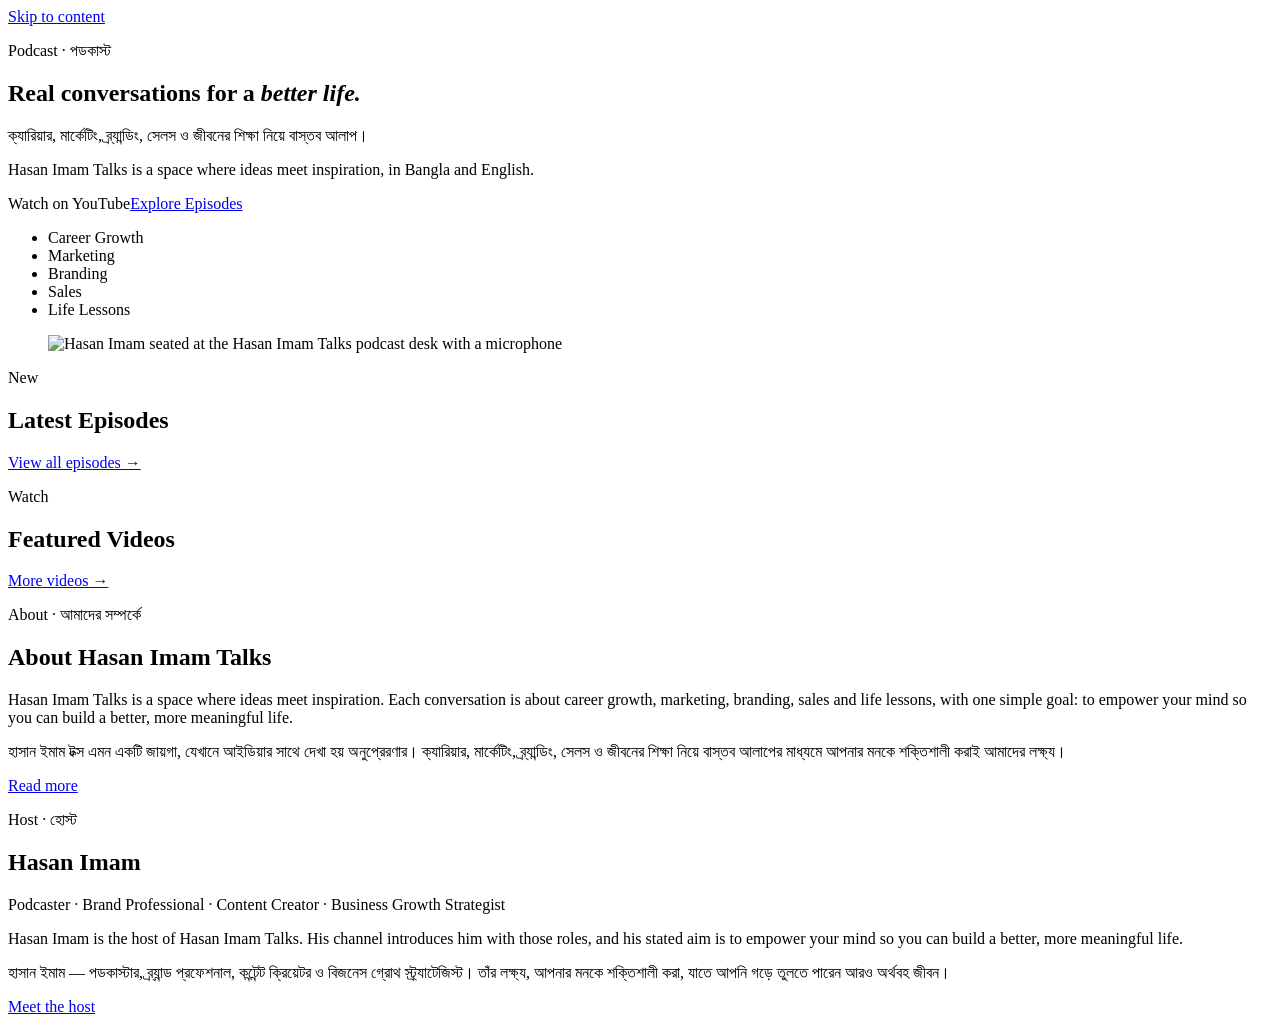
==== index.html @ db1528dd "Add files via upload" ====
<!DOCTYPE html>
<html lang="en"><head><meta charset="utf-8"><meta name="viewport" content="width=device-width,initial-scale=1">
<title>Hasan Imam Talks | Official Website</title><meta name="description" content="Hasan Imam Talks: real conversations on career growth, marketing, branding, sales and life lessons, in Bangla and English.">
<link rel="icon" type="image/png" href="assets/img/favicon.png"><link rel="apple-touch-icon" href="assets/img/apple-touch-icon.png">
<link rel="preconnect" href="https://fonts.googleapis.com"><link rel="preconnect" href="https://fonts.gstatic.com" crossorigin>
<link rel="stylesheet" href="https://fonts.googleapis.com/css2?family=Bricolage+Grotesque:wght@600;800&family=Hind+Siliguri:wght@400;500;600;700&display=swap">
<link rel="stylesheet" href="assets/css/style.css"></head>
<body data-page="home"><a class="skip" href="#main">Skip to content</a>
<header id="site-header"></header>
<main id="main"><section class="hero"><div class="wrap hero-grid"><div><p class="eyebrow">Podcast · পডকাস্ট</p>
<h1>Real conversations for a <em>better life.</em></h1>
<p class="bn" lang="bn">ক্যারিয়ার, মার্কেটিং, ব্র্যান্ডিং, সেলস ও জীবনের শিক্ষা নিয়ে বাস্তব আলাপ।</p>
<p class="lead">Hasan Imam Talks is a space where ideas meet inspiration, in Bangla and English.</p>
<div class="btns"><a class="btn" data-yt>Watch on YouTube</a><a class="btn ghost" href="episodes.html">Explore Episodes</a></div>
<ul class="pills"><li>Career Growth</li><li>Marketing</li><li>Branding</li><li>Sales</li><li>Life Lessons</li></ul></div>
<figure class="hero-photo"><img src="assets/img/hasan-imam.jpg" alt="Hasan Imam seated at the Hasan Imam Talks podcast desk with a microphone" width="775" height="795"></figure></div></section>
<section class="sec" id="latest"><div class="wrap"><div class="sh"><div><p class="eyebrow">New</p><h2>Latest Episodes</h2></div><a class="more" href="episodes.html">View all episodes &rarr;</a></div><div id="latest-list" class="grid"></div></div></section>
<section class="sec soft" id="featured"><div class="wrap"><div class="sh"><div><p class="eyebrow">Watch</p><h2>Featured Videos</h2></div><a class="more" href="videos.html">More videos &rarr;</a></div><div id="featured-list" class="fgrid"></div></div></section>
<section class="sec" id="guests" hidden><div class="wrap"><p class="eyebrow">Guests</p><h2>Notable Guests</h2><div id="guest-list"></div></div></section>
<section class="sec soft" id="press" hidden><div class="wrap"><p class="eyebrow">Press</p><h2>Featured In</h2><div id="press-list"></div></div></section>
<section class="sec"><div class="wrap two"><div><p class="eyebrow">About · আমাদের সম্পর্কে</p><h2>About Hasan Imam Talks</h2><p>Hasan Imam Talks is a space where ideas meet inspiration. Each conversation is about career growth, marketing, branding, sales and life lessons, with one simple goal: to empower your mind so you can build a better, more meaningful life.</p>
<p class="bn" lang="bn">হাসান ইমাম টক্স এমন একটি জায়গা, যেখানে আইডিয়ার সাথে দেখা হয় অনুপ্রেরণার। ক্যারিয়ার, মার্কেটিং, ব্র্যান্ডিং, সেলস ও জীবনের শিক্ষা নিয়ে বাস্তব আলাপের মাধ্যমে আপনার মনকে শক্তিশালী করাই আমাদের লক্ষ্য।</p><a class="btn ghost" href="about.html">Read more</a></div>
<div><p class="eyebrow">Host · হোস্ট</p><h2>Hasan Imam</h2><p class="role">Podcaster · Brand Professional · Content Creator · Business Growth Strategist</p>
<p>Hasan Imam is the host of Hasan Imam Talks. His channel introduces him with those roles, and his stated aim is to empower your mind so you can build a better, more meaningful life.</p>
<p class="bn" lang="bn">হাসান ইমাম — পডকাস্টার, ব্র্যান্ড প্রফেশনাল, কন্টেন্ট ক্রিয়েটর ও বিজনেস গ্রোথ স্ট্র্যাটেজিস্ট। তাঁর লক্ষ্য, আপনার মনকে শক্তিশালী করা, যাতে আপনি গড়ে তুলতে পারেন আরও অর্থবহ জীবন।</p><a class="btn ghost" href="hosts.html">Meet the host</a></div></div></section></main>
<footer id="site-footer"></footer>
<noscript><p class="ns">Please enable JavaScript, or watch directly on <a href="https://www.youtube.com/@HasanImamTalks">YouTube</a>.</p></noscript>
<script src="assets/js/data.js"></script><script src="assets/js/main.js"></script></body></html>
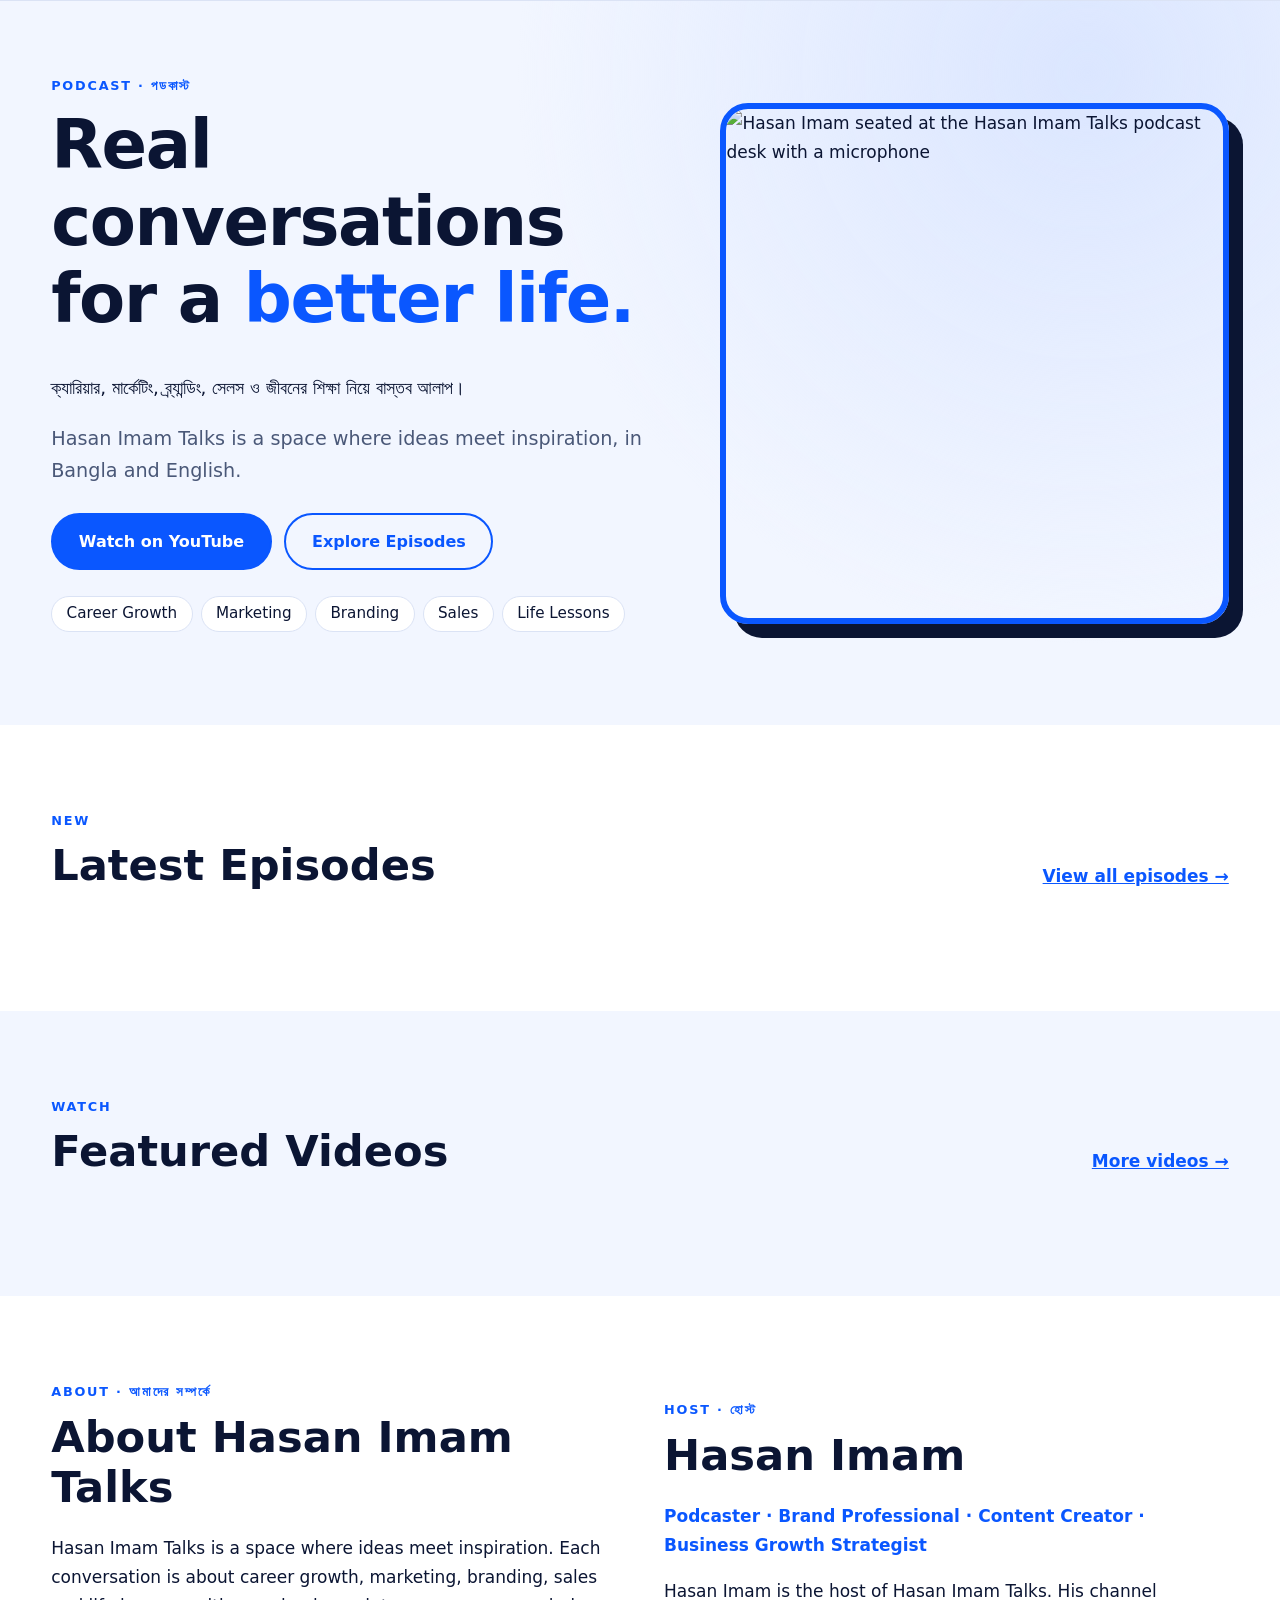
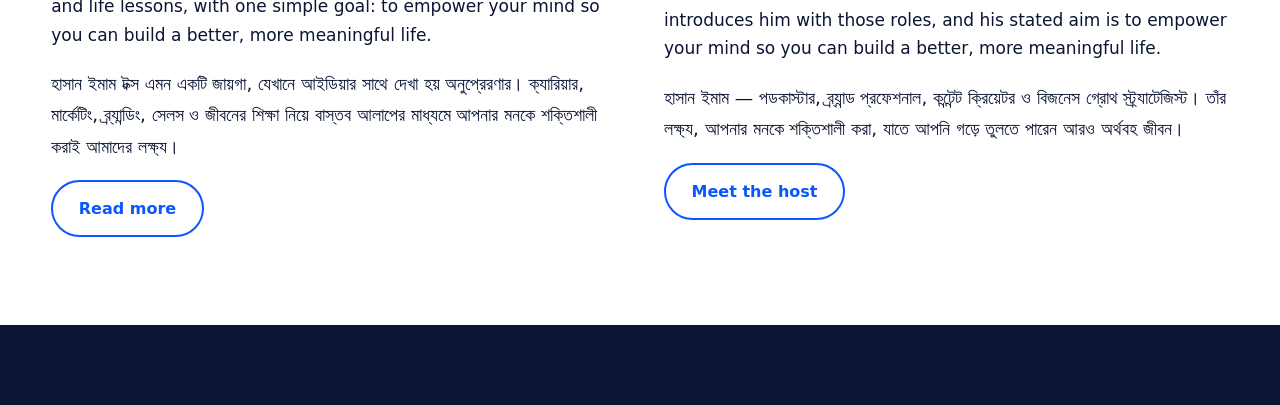
==== commit 730c21ce: "Update index.html" ====
--- a/index.html
+++ b/index.html
@@ -4,7 +4,7 @@
 <link rel="icon" type="image/png" href="assets/img/favicon.png"><link rel="apple-touch-icon" href="assets/img/apple-touch-icon.png">
 <link rel="preconnect" href="https://fonts.googleapis.com"><link rel="preconnect" href="https://fonts.gstatic.com" crossorigin>
 <link rel="stylesheet" href="https://fonts.googleapis.com/css2?family=Bricolage+Grotesque:wght@600;800&family=Hind+Siliguri:wght@400;500;600;700&display=swap">
-<link rel="stylesheet" href="assets/css/style.css"></head>
+<link rel="stylesheet" href="/style.css"></head>
 <body data-page="home"><a class="skip" href="#main">Skip to content</a>
 <header id="site-header"></header>
 <main id="main"><section class="hero"><div class="wrap hero-grid"><div><p class="eyebrow">Podcast · পডকাস্ট</p>
@@ -25,4 +25,4 @@
 <p class="bn" lang="bn">হাসান ইমাম — পডকাস্টার, ব্র্যান্ড প্রফেশনাল, কন্টেন্ট ক্রিয়েটর ও বিজনেস গ্রোথ স্ট্র্যাটেজিস্ট। তাঁর লক্ষ্য, আপনার মনকে শক্তিশালী করা, যাতে আপনি গড়ে তুলতে পারেন আরও অর্থবহ জীবন।</p><a class="btn ghost" href="hosts.html">Meet the host</a></div></div></section></main>
 <footer id="site-footer"></footer>
 <noscript><p class="ns">Please enable JavaScript, or watch directly on <a href="https://www.youtube.com/@HasanImamTalks">YouTube</a>.</p></noscript>
-<script src="assets/js/data.js"></script><script src="assets/js/main.js"></script></body></html>+<script src="assets/js/data.js"></script><script src="assets/js/main.js"></script></body></html>
--- a/style.css
+++ b/style.css
@@ -0,0 +1,58 @@
+:root{--b:#0a57ff;--bd:#0640c4;--ink:#0b1533;--mut:#4a5878;--soft:#f2f6ff;--ln:#dbe3f5;--r:18px;--f:"Bricolage Grotesque","Hind Siliguri",system-ui,sans-serif}
+*{box-sizing:border-box}html{scroll-behavior:smooth}[hidden]{display:none!important}
+body{margin:0;font:400 1.0625rem/1.7 "Hind Siliguri","Bricolage Grotesque",system-ui,sans-serif;color:var(--ink);background:#fff}
+img{max-width:100%;height:auto;display:block}a{color:var(--b)}
+.wrap{width:min(1180px,92%);margin:auto}
+.skip{position:absolute;left:-999px}.skip:focus{left:8px;top:8px;background:#fff;padding:8px;z-index:99}
+:focus-visible{outline:3px solid var(--b);outline-offset:3px}
+h1,h2,h3,h4{font-family:var(--f);line-height:1.15;margin:0 0 .5em}
+h1{font-size:clamp(2.2rem,6vw,4.2rem);font-weight:800;letter-spacing:-.02em}h1 em{font-style:normal;color:var(--b)}
+h2{font-size:clamp(1.8rem,4vw,2.7rem);font-weight:800}h3{font-size:1.15rem;font-weight:600}
+.eyebrow{font:600 .8rem var(--f);letter-spacing:.14em;text-transform:uppercase;color:var(--b);margin:0 0 .8rem}
+.lead{font-size:1.2rem;color:var(--mut);max-width:58ch}.bn{font-size:1.15rem;font-weight:500}
+#site-header{position:sticky;top:0;z-index:50;background:rgba(255,255,255,.94);backdrop-filter:blur(10px);border-bottom:1px solid var(--ln)}
+.bar{display:flex;align-items:center;gap:1rem;min-height:68px}
+.brand{display:flex;align-items:center;gap:.6rem;text-decoration:none;color:var(--ink);font:800 1.1rem var(--f);margin-right:auto}.brand img{border-radius:10px}
+#nav{display:flex;gap:.2rem}#nav a{padding:.45rem .9rem;border-radius:99px;text-decoration:none;color:var(--ink);font-weight:500}
+#nav a:hover{background:var(--soft)}#nav a[aria-current]{background:var(--b);color:#fff}
+.burger{display:none;background:none;border:0;padding:.8rem;cursor:pointer}
+.burger span,.burger span:before,.burger span:after{display:block;width:24px;height:2px;background:var(--ink);content:"";position:relative}
+.burger span:before{top:-7px;position:absolute}.burger span:after{top:7px;position:absolute}
+.btn{display:inline-block;background:var(--b);color:#fff;padding:.8rem 1.6rem;border-radius:99px;font-weight:600;text-decoration:none;border:2px solid var(--b);cursor:pointer;font-family:inherit;font-size:1rem}
+.btn:hover{background:var(--bd);border-color:var(--bd)}.btn.ghost{background:transparent;color:var(--b)}.btn.ghost:hover{background:var(--soft)}.btn.sm{padding:.4rem 1.1rem;font-size:.95rem}
+.btns{display:flex;flex-wrap:wrap;gap:.8rem;margin-top:1.6rem}
+.hero{background:radial-gradient(circle at 85% 10%,#dbe6ff,transparent 45%),var(--soft);padding:clamp(2rem,6vw,5rem) 0}
+.hero-grid,.two{display:grid;gap:3rem;grid-template-columns:1.1fr .9fr;align-items:center}.two{grid-template-columns:1fr 1fr}
+.hero-photo,.pic{margin:0}.hero-photo img,.pic img{border-radius:28px;border:6px solid var(--b);box-shadow:14px 14px 0 var(--ink);width:100%}
+.pills{display:flex;flex-wrap:wrap;gap:.5rem;margin-top:1.6rem;padding:0;list-style:none}.pills li{border:1px solid var(--ln);background:#fff;border-radius:99px;padding:.25rem .9rem;font-weight:500;font-size:.95rem}
+.sec{padding:clamp(3rem,7vw,5.5rem) 0}.soft{background:var(--soft)}
+.sh{display:flex;justify-content:space-between;align-items:end;gap:1rem;margin-bottom:2rem}.sh h2{margin:0}.more{font-weight:600}
+.ph{background:var(--soft);padding:3rem 0 2.5rem;border-bottom:1px solid var(--ln)}.ph h1{font-size:clamp(2rem,5vw,3.4rem)}
+.grid{display:grid;gap:1.5rem;grid-template-columns:repeat(auto-fill,minmax(280px,1fr))}
+.card{display:block;text-decoration:none;color:inherit;background:#fff;border:1px solid var(--ln);border-radius:var(--r);overflow:hidden;transition:transform .2s,box-shadow .2s}
+.card:hover{transform:translateY(-4px);box-shadow:0 14px 30px rgba(10,87,255,.15)}
+.th{position:relative;aspect-ratio:16/9;overflow:hidden;background:var(--ink)}.th img{width:100%;height:100%;object-fit:cover}
+.th b{position:absolute;right:8px;bottom:8px;background:rgba(0,0,0,.82);color:#fff;font-size:.75rem;padding:2px 7px;border-radius:6px}
+.cb{padding:1rem 1.1rem 1.2rem}.ct{display:block;font:600 .75rem var(--f);letter-spacing:.1em;text-transform:uppercase;color:var(--b);margin-bottom:.3rem}
+.cb h3{margin:0 0 .3rem}.cb p{margin:.2rem 0 .5rem;color:var(--mut);font-size:.95rem}.cb small{display:block;color:var(--mut)}
+.shorts{grid-template-columns:repeat(auto-fill,minmax(170px,1fr))}.shorts .th{aspect-ratio:9/16}.shorts .cb p{display:none}
+.fgrid{display:grid;gap:2rem;grid-template-columns:repeat(auto-fit,minmax(300px,1fr))}.emb p{color:var(--mut);margin:.2rem 0}
+.play{position:relative;display:block;width:100%;aspect-ratio:16/9;border:0;padding:0;border-radius:var(--r);overflow:hidden;cursor:pointer;background:#000;margin-bottom:.8rem}
+.play img{width:100%;height:100%;object-fit:cover}.play i{position:absolute;left:50%;top:50%;width:68px;height:48px;margin:-24px 0 0 -34px;background:var(--b);border-radius:14px}
+.play i:after{content:"";position:absolute;left:27px;top:14px;border:10px solid transparent;border-left:17px solid #fff}
+.emb iframe{width:100%;aspect-ratio:16/9;border:0;border-radius:var(--r);margin-bottom:.8rem}
+.empty{grid-column:1/-1;border:2px dashed var(--ln);border-radius:var(--r);padding:2.5rem 1.5rem;text-align:center;background:#fff}.empty p{margin:0 0 1rem;color:var(--mut)}
+.tri{display:grid;gap:1.5rem;grid-template-columns:repeat(auto-fit,minmax(250px,1fr))}.box{border:1px solid var(--ln);border-radius:var(--r);padding:1.5rem;background:#fff}.box p{color:var(--mut)}
+.ctl{display:flex;flex-wrap:wrap;gap:.6rem;align-items:center;margin-bottom:1.5rem}#ctl input{flex:1 1 240px;padding:.7rem 1.1rem;border:1px solid var(--mut);border-radius:99px;font:inherit}
+#chips{display:flex;flex-wrap:wrap;gap:.5rem}.chip{border:1px solid var(--ln);background:#fff;border-radius:99px;padding:.35rem 1rem;font:inherit;cursor:pointer;text-decoration:none;color:var(--ink)}.chip[aria-pressed=true]{background:var(--ink);color:#fff}
+#ep-count{color:var(--mut);margin:0 0 1rem}#more{display:block;margin:2rem auto 0}
+.gcard{text-align:center;text-decoration:none;color:inherit}.gcard img{aspect-ratio:1;object-fit:cover;border-radius:50%;margin:0 auto .6rem;width:160px}
+#guest-list{display:grid;gap:1.5rem;grid-template-columns:repeat(auto-fill,minmax(160px,1fr))}#press-list{display:flex;flex-wrap:wrap;gap:.6rem}
+.role{font-weight:600;color:var(--b)}.note{color:var(--mut);margin-top:2rem}
+#site-footer{background:var(--ink);color:#c9d3ee;padding:3.5rem 0 1.5rem}#site-footer a{color:#fff;display:block;text-decoration:none;padding:.15rem 0}#site-footer a:hover{text-decoration:underline}
+.fgrid2{display:grid;gap:2rem;grid-template-columns:2fr 1fr 1fr}#site-footer h4{color:#fff;margin-bottom:.6rem}.fl img{background:#fff;border-radius:16px;padding:4px;margin-bottom:1rem}
+.copy{border-top:1px solid #26335a;margin-top:2.5rem;padding-top:1.2rem;font-size:.9rem}.ns{padding:1rem;text-align:center}
+@media(max-width:860px){.burger{display:block}.bar>.btn{display:none}
+#nav{display:none;position:absolute;top:100%;left:0;right:0;flex-direction:column;background:#fff;padding:.75rem 4%;border-bottom:1px solid var(--ln)}#nav.open{display:flex}
+.hero-grid,.two,.fgrid2{grid-template-columns:1fr}.hero-photo{max-width:480px}}
+@media(prefers-reduced-motion:reduce){*{transition:none!important;scroll-behavior:auto!important}}
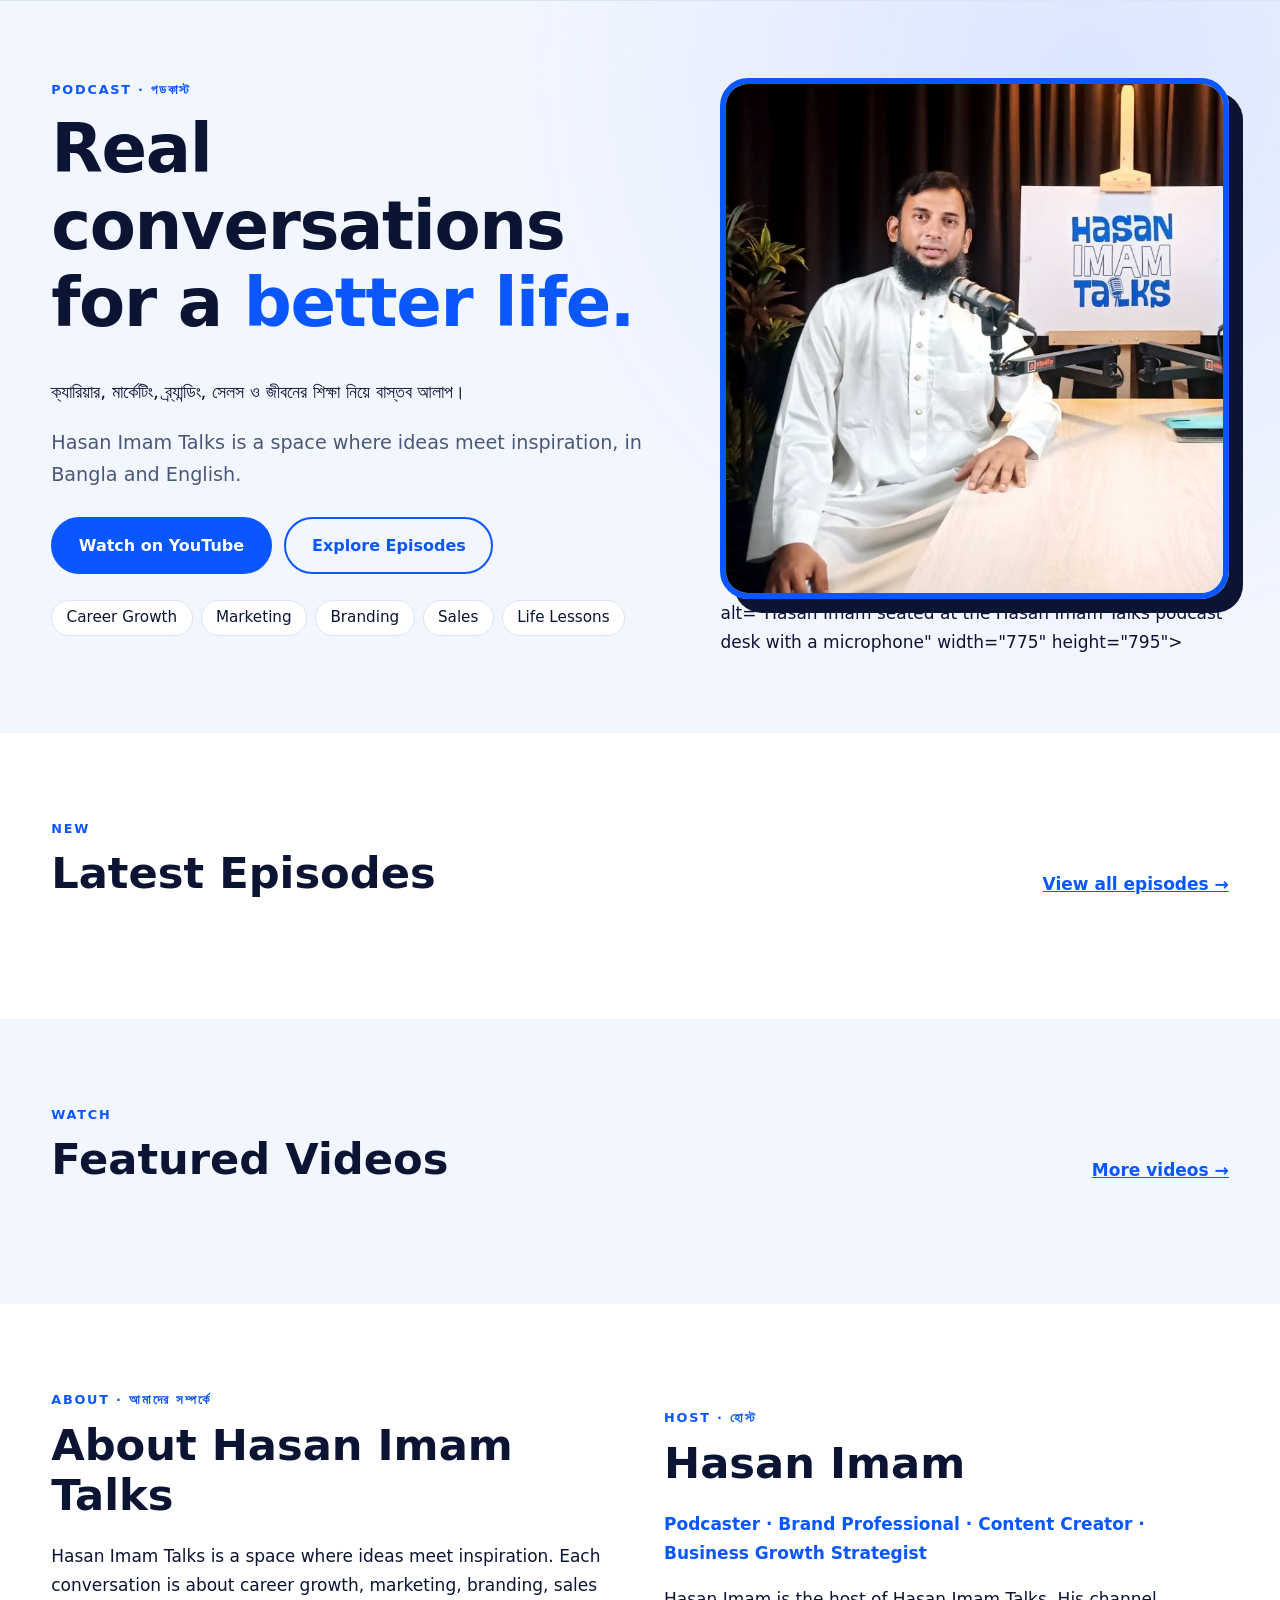
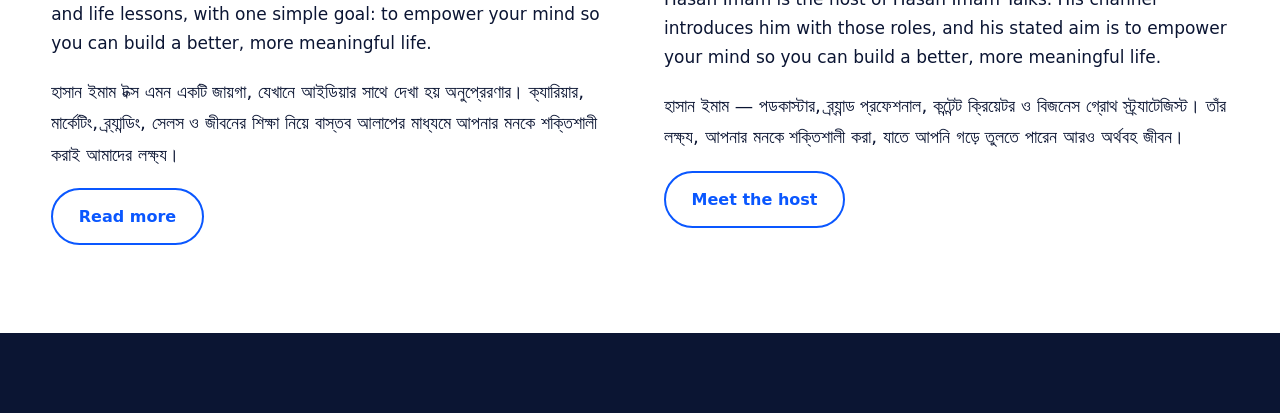
==== commit ba471989: "Update index.html" ====
--- a/index.html
+++ b/index.html
@@ -1,7 +1,7 @@
 <!DOCTYPE html>
 <html lang="en"><head><meta charset="utf-8"><meta name="viewport" content="width=device-width,initial-scale=1">
 <title>Hasan Imam Talks | Official Website</title><meta name="description" content="Hasan Imam Talks: real conversations on career growth, marketing, branding, sales and life lessons, in Bangla and English.">
-<link rel="icon" type="image/png" href="assets/img/favicon.png"><link rel="apple-touch-icon" href="assets/img/apple-touch-icon.png">
+<link rel="icon" type="image/png" href="/favicon.png"><link rel="apple-touch-icon" href="/apple-touch-icon.png">
 <link rel="preconnect" href="https://fonts.googleapis.com"><link rel="preconnect" href="https://fonts.gstatic.com" crossorigin>
 <link rel="stylesheet" href="https://fonts.googleapis.com/css2?family=Bricolage+Grotesque:wght@600;800&family=Hind+Siliguri:wght@400;500;600;700&display=swap">
 <link rel="stylesheet" href="/style.css"></head>
@@ -13,7 +13,7 @@
 <p class="lead">Hasan Imam Talks is a space where ideas meet inspiration, in Bangla and English.</p>
 <div class="btns"><a class="btn" data-yt>Watch on YouTube</a><a class="btn ghost" href="episodes.html">Explore Episodes</a></div>
 <ul class="pills"><li>Career Growth</li><li>Marketing</li><li>Branding</li><li>Sales</li><li>Life Lessons</li></ul></div>
-<figure class="hero-photo"><img src="assets/img/hasan-imam.jpg" alt="Hasan Imam seated at the Hasan Imam Talks podcast desk with a microphone" width="775" height="795"></figure></div></section>
+<figure class="hero-photo"><img src="/hasan-imam.jpg" ...> alt="Hasan Imam seated at the Hasan Imam Talks podcast desk with a microphone" width="775" height="795"></figure></div></section>
 <section class="sec" id="latest"><div class="wrap"><div class="sh"><div><p class="eyebrow">New</p><h2>Latest Episodes</h2></div><a class="more" href="episodes.html">View all episodes &rarr;</a></div><div id="latest-list" class="grid"></div></div></section>
 <section class="sec soft" id="featured"><div class="wrap"><div class="sh"><div><p class="eyebrow">Watch</p><h2>Featured Videos</h2></div><a class="more" href="videos.html">More videos &rarr;</a></div><div id="featured-list" class="fgrid"></div></div></section>
 <section class="sec" id="guests" hidden><div class="wrap"><p class="eyebrow">Guests</p><h2>Notable Guests</h2><div id="guest-list"></div></div></section>
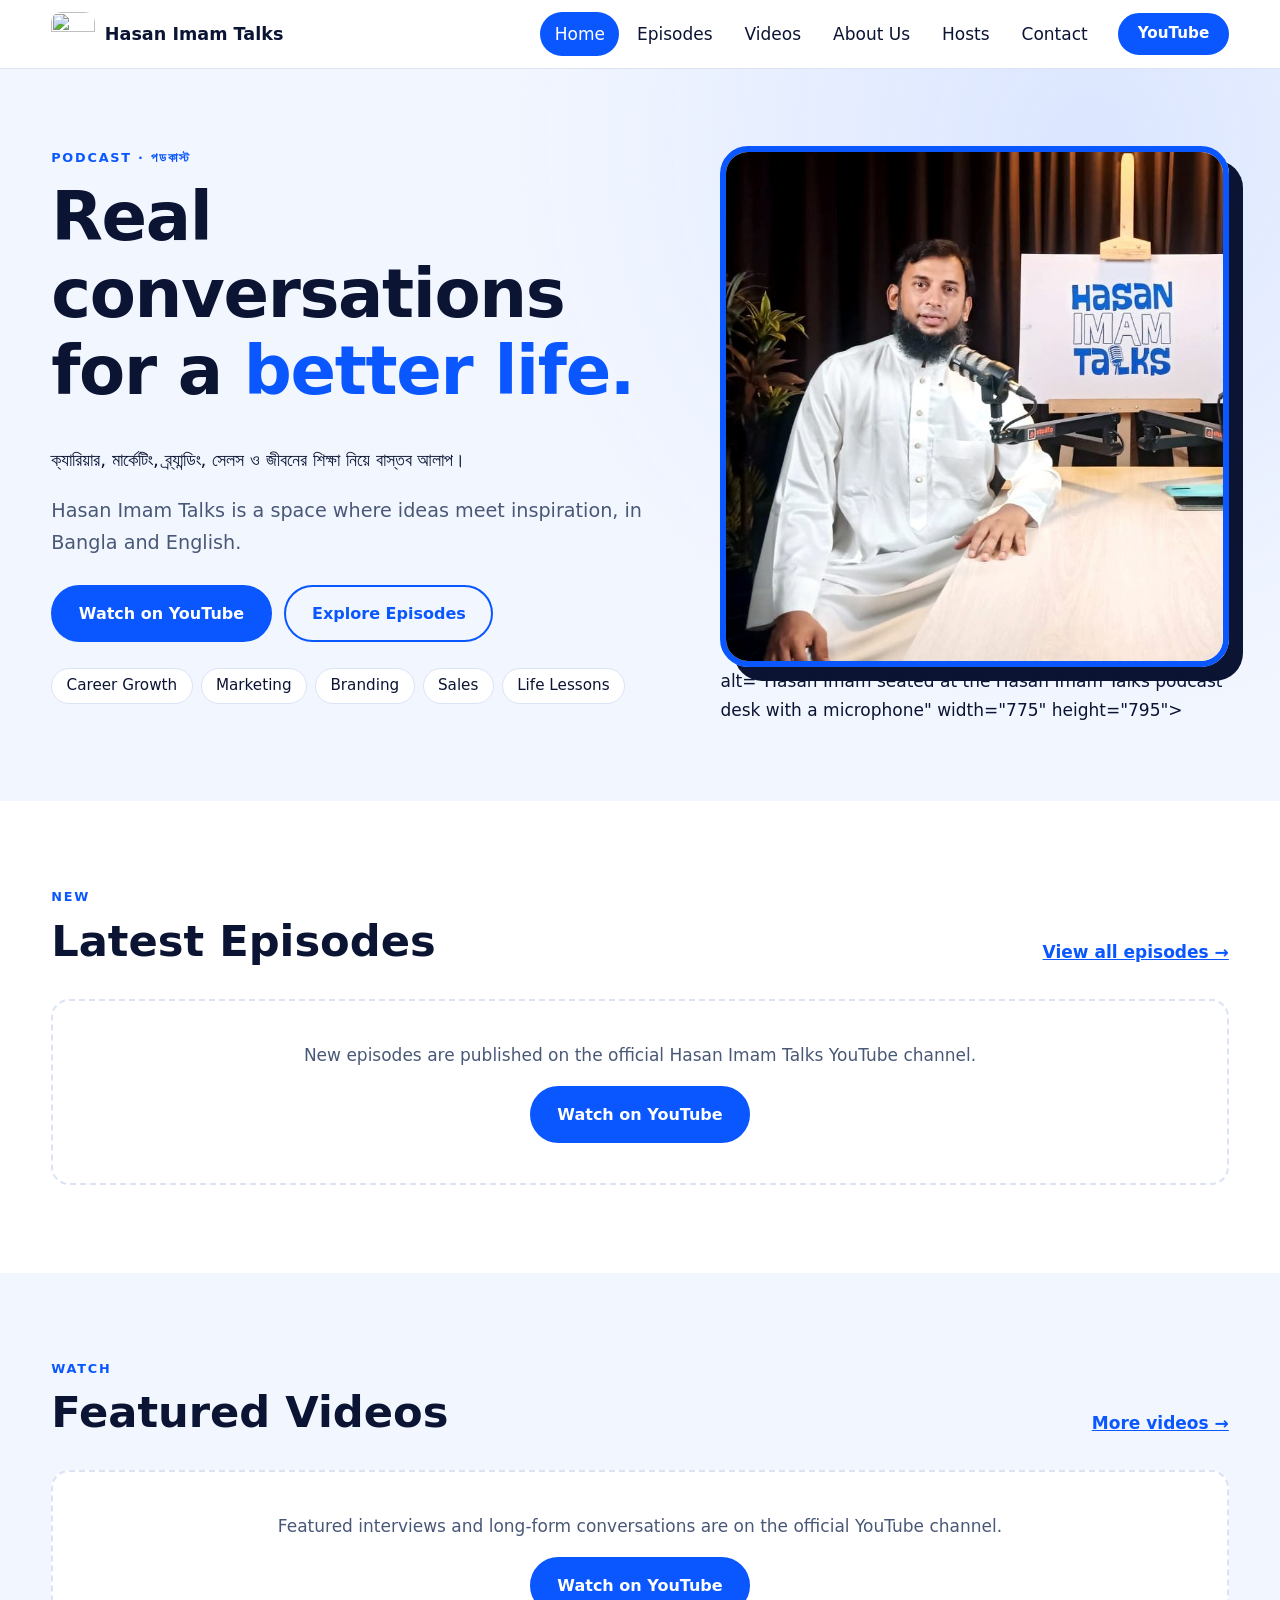
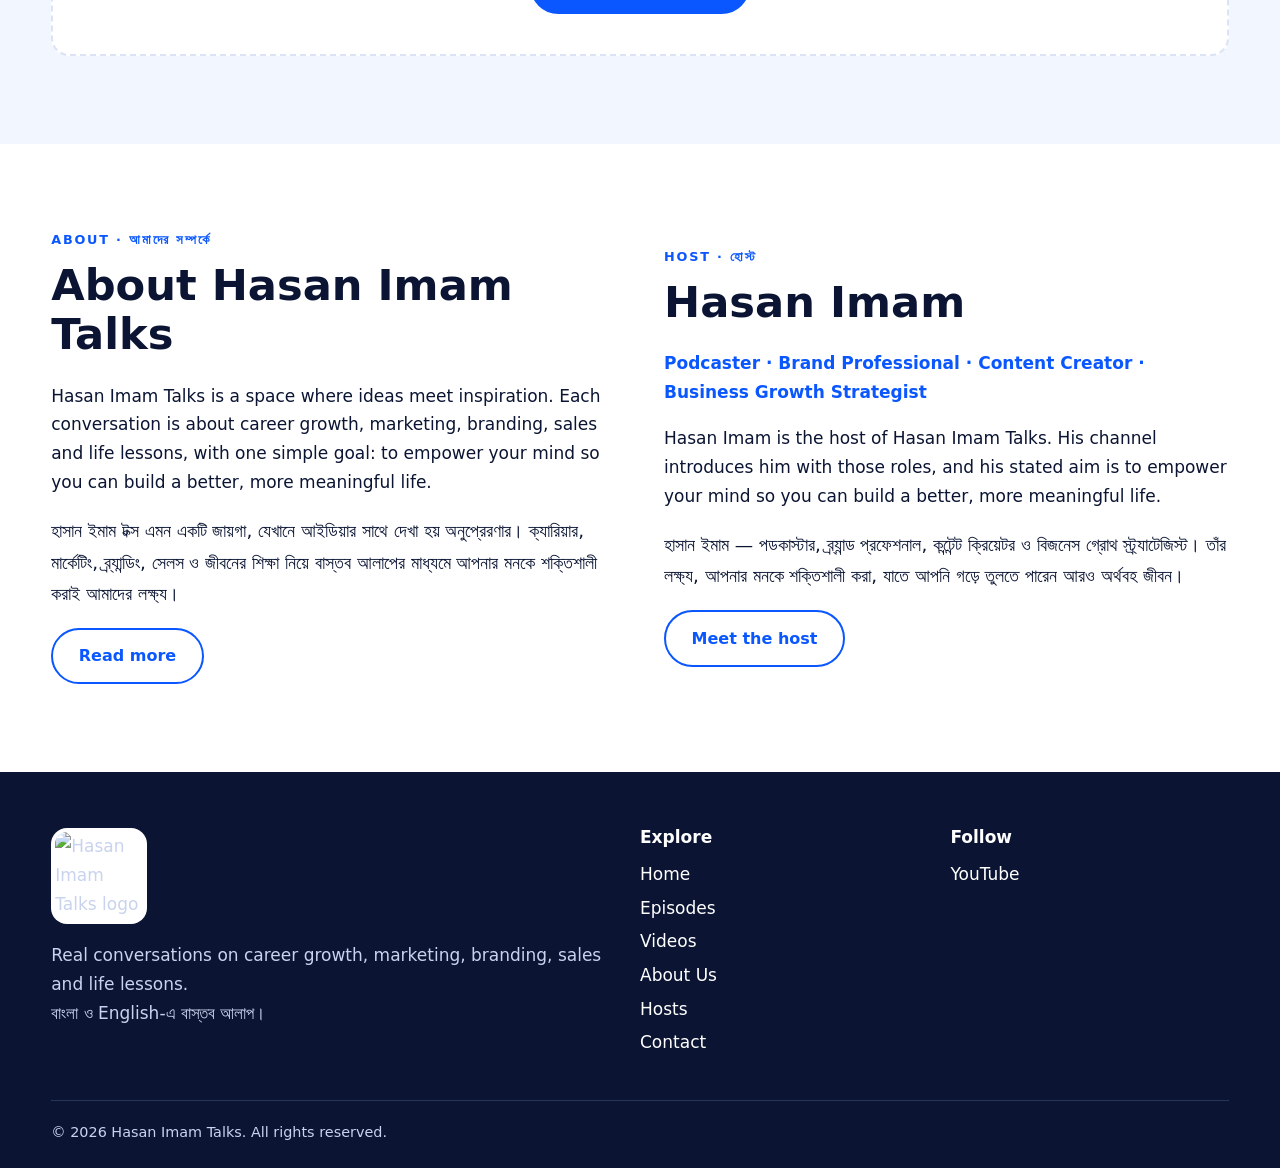
==== commit 0139d3c9: "Update index.html" ====
--- a/index.html
+++ b/index.html
@@ -25,4 +25,4 @@
 <p class="bn" lang="bn">হাসান ইমাম — পডকাস্টার, ব্র্যান্ড প্রফেশনাল, কন্টেন্ট ক্রিয়েটর ও বিজনেস গ্রোথ স্ট্র্যাটেজিস্ট। তাঁর লক্ষ্য, আপনার মনকে শক্তিশালী করা, যাতে আপনি গড়ে তুলতে পারেন আরও অর্থবহ জীবন।</p><a class="btn ghost" href="hosts.html">Meet the host</a></div></div></section></main>
 <footer id="site-footer"></footer>
 <noscript><p class="ns">Please enable JavaScript, or watch directly on <a href="https://www.youtube.com/@HasanImamTalks">YouTube</a>.</p></noscript>
-<script src="assets/js/data.js"></script><script src="assets/js/main.js"></script></body></html>
+<script src="/data.js" defer></script><script src="/main.js" defer></script></body></html>
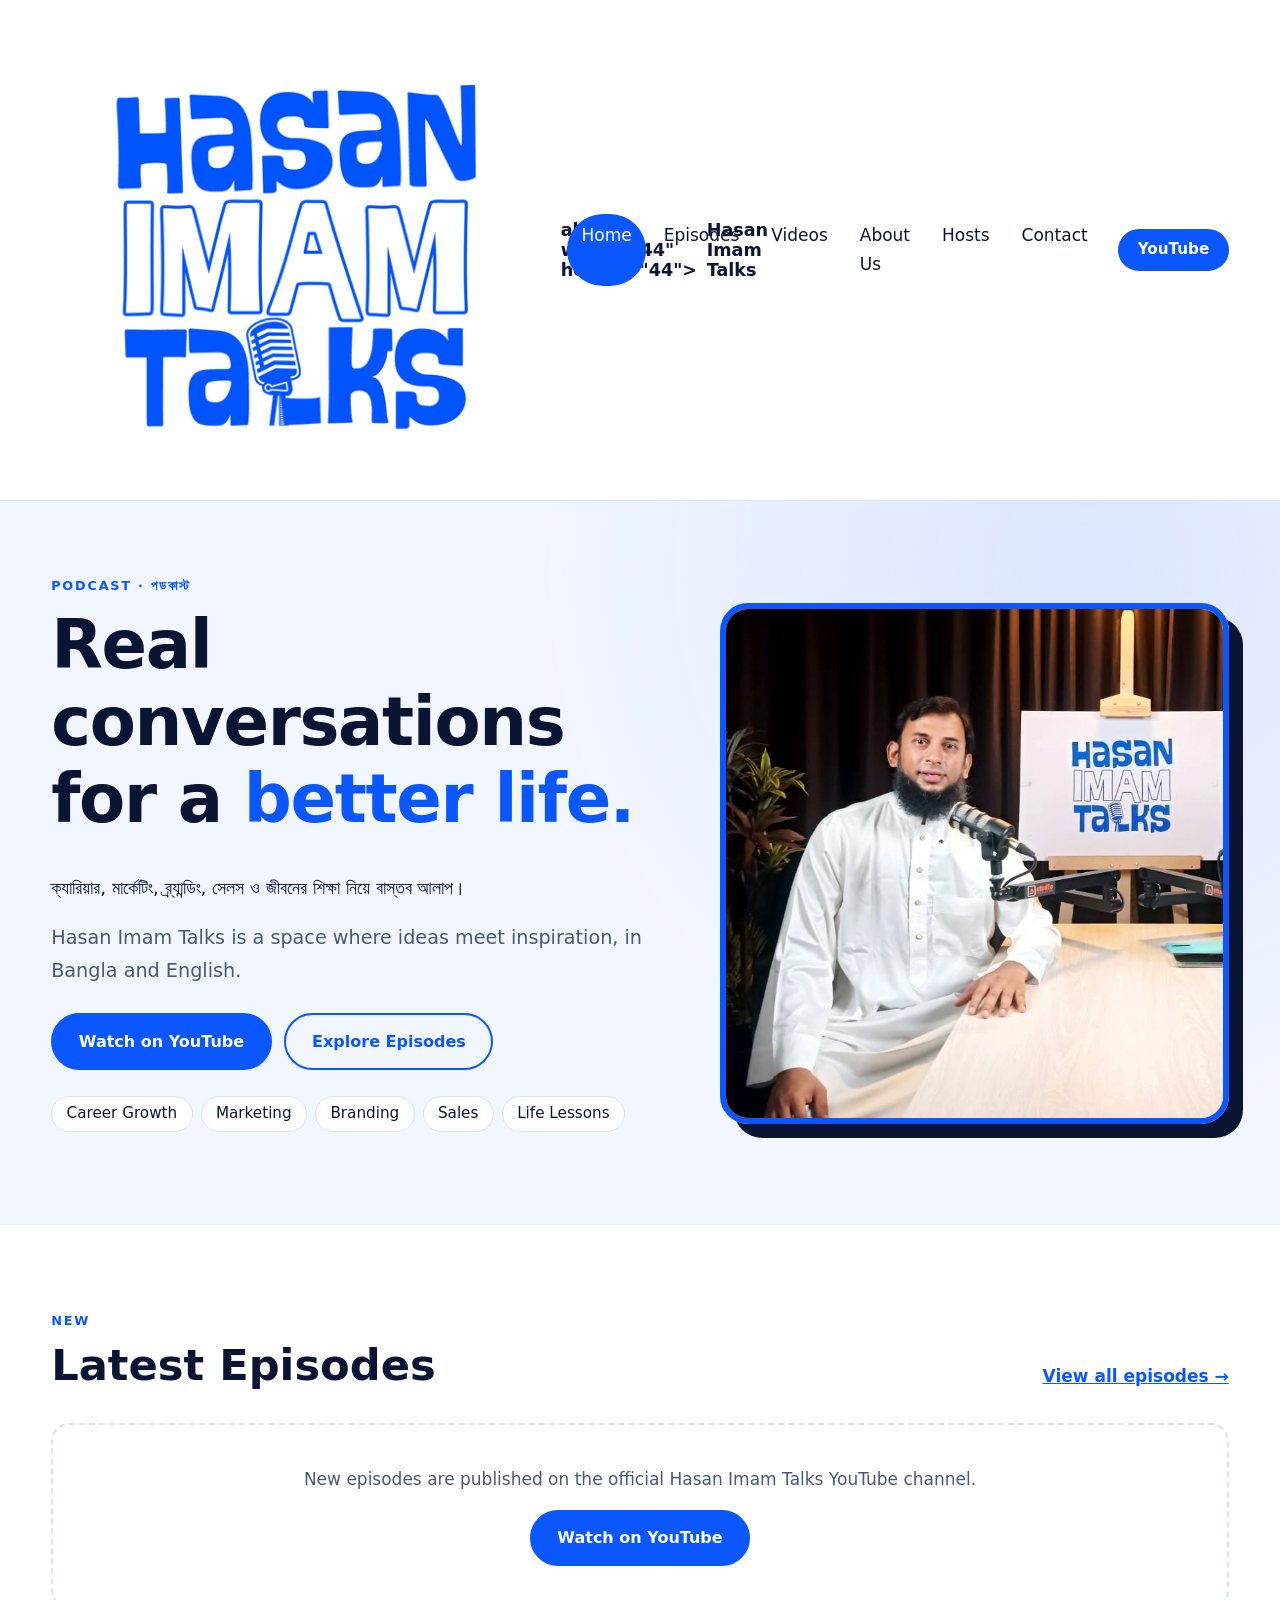
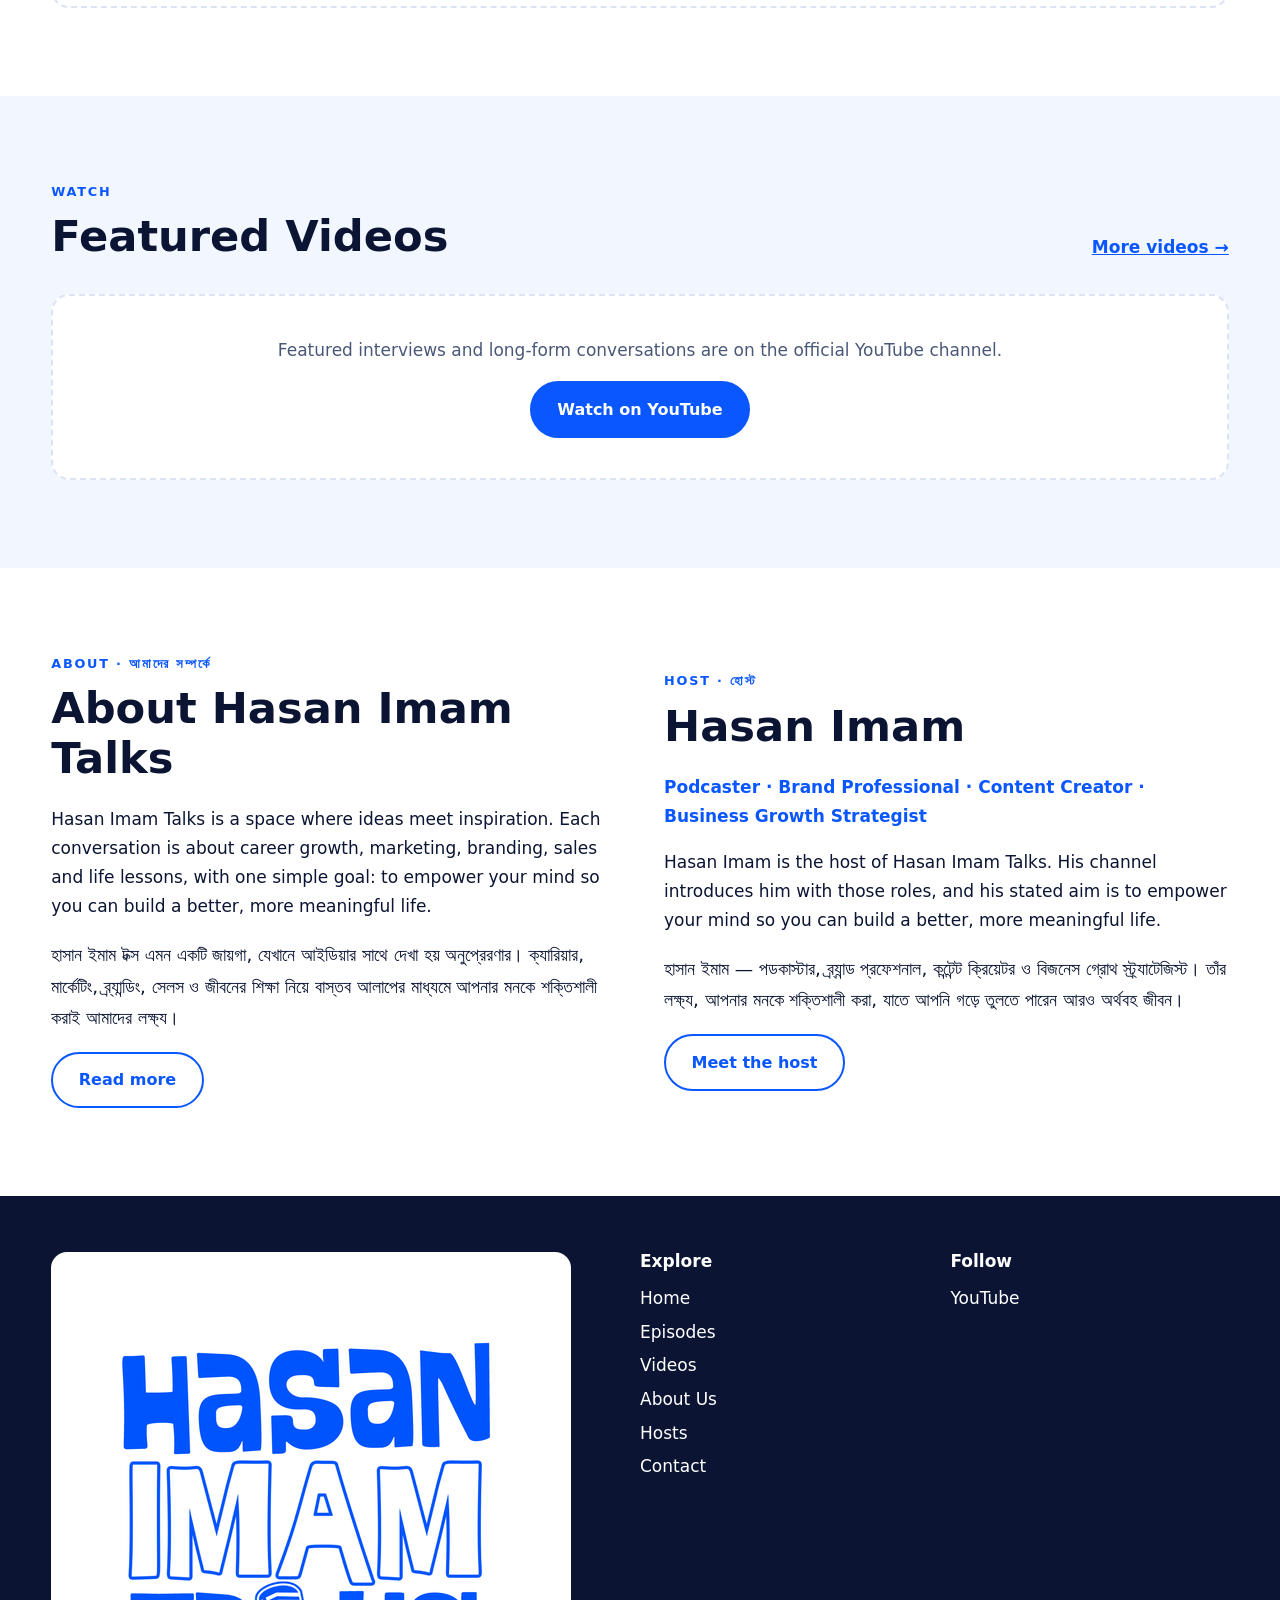
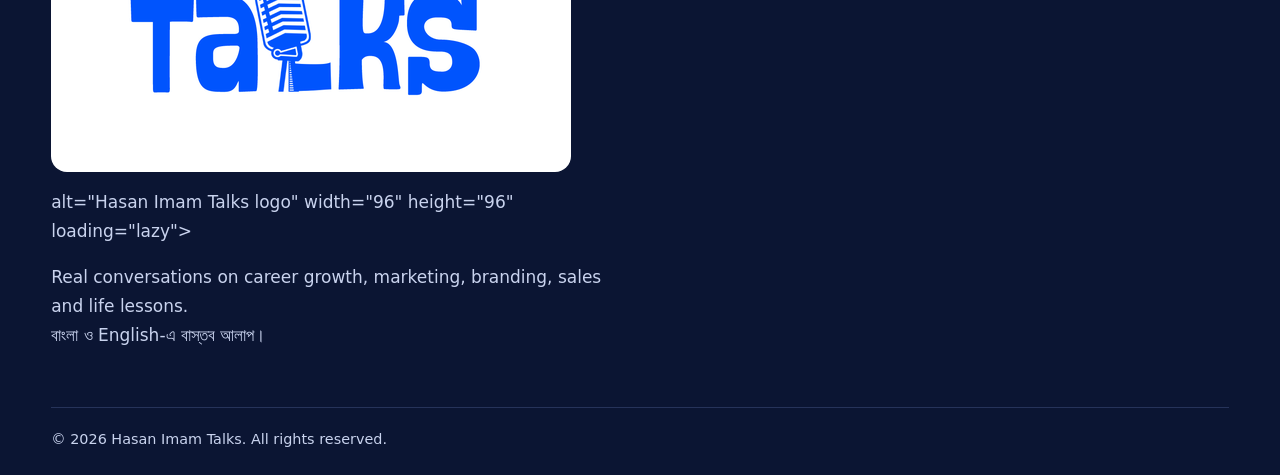
==== commit b606f14f: "Update index.html" ====
--- a/index.html
+++ b/index.html
@@ -12,8 +12,11 @@
 <p class="bn" lang="bn">ক্যারিয়ার, মার্কেটিং, ব্র্যান্ডিং, সেলস ও জীবনের শিক্ষা নিয়ে বাস্তব আলাপ।</p>
 <p class="lead">Hasan Imam Talks is a space where ideas meet inspiration, in Bangla and English.</p>
 <div class="btns"><a class="btn" data-yt>Watch on YouTube</a><a class="btn ghost" href="episodes.html">Explore Episodes</a></div>
-<ul class="pills"><li>Career Growth</li><li>Marketing</li><li>Branding</li><li>Sales</li><li>Life Lessons</li></ul></div>
-<figure class="hero-photo"><img src="/hasan-imam.jpg" ...> alt="Hasan Imam seated at the Hasan Imam Talks podcast desk with a microphone" width="775" height="795"></figure></div></section>
+<ul class="pills"><li>Career Growth</li><li>Marketing</li><li>Branding</li><li>Sales</li><li>Life Lessons</li></ul></div><figure class="hero-photo">
+  <img src="/hasan-imam.jpg"
+       alt="Hasan Imam seated at the Hasan Imam Talks podcast desk with a microphone"
+       width="775" height="795" loading="lazy">
+</figure></div></section>
 <section class="sec" id="latest"><div class="wrap"><div class="sh"><div><p class="eyebrow">New</p><h2>Latest Episodes</h2></div><a class="more" href="episodes.html">View all episodes &rarr;</a></div><div id="latest-list" class="grid"></div></div></section>
 <section class="sec soft" id="featured"><div class="wrap"><div class="sh"><div><p class="eyebrow">Watch</p><h2>Featured Videos</h2></div><a class="more" href="videos.html">More videos &rarr;</a></div><div id="featured-list" class="fgrid"></div></div></section>
 <section class="sec" id="guests" hidden><div class="wrap"><p class="eyebrow">Guests</p><h2>Notable Guests</h2><div id="guest-list"></div></div></section>
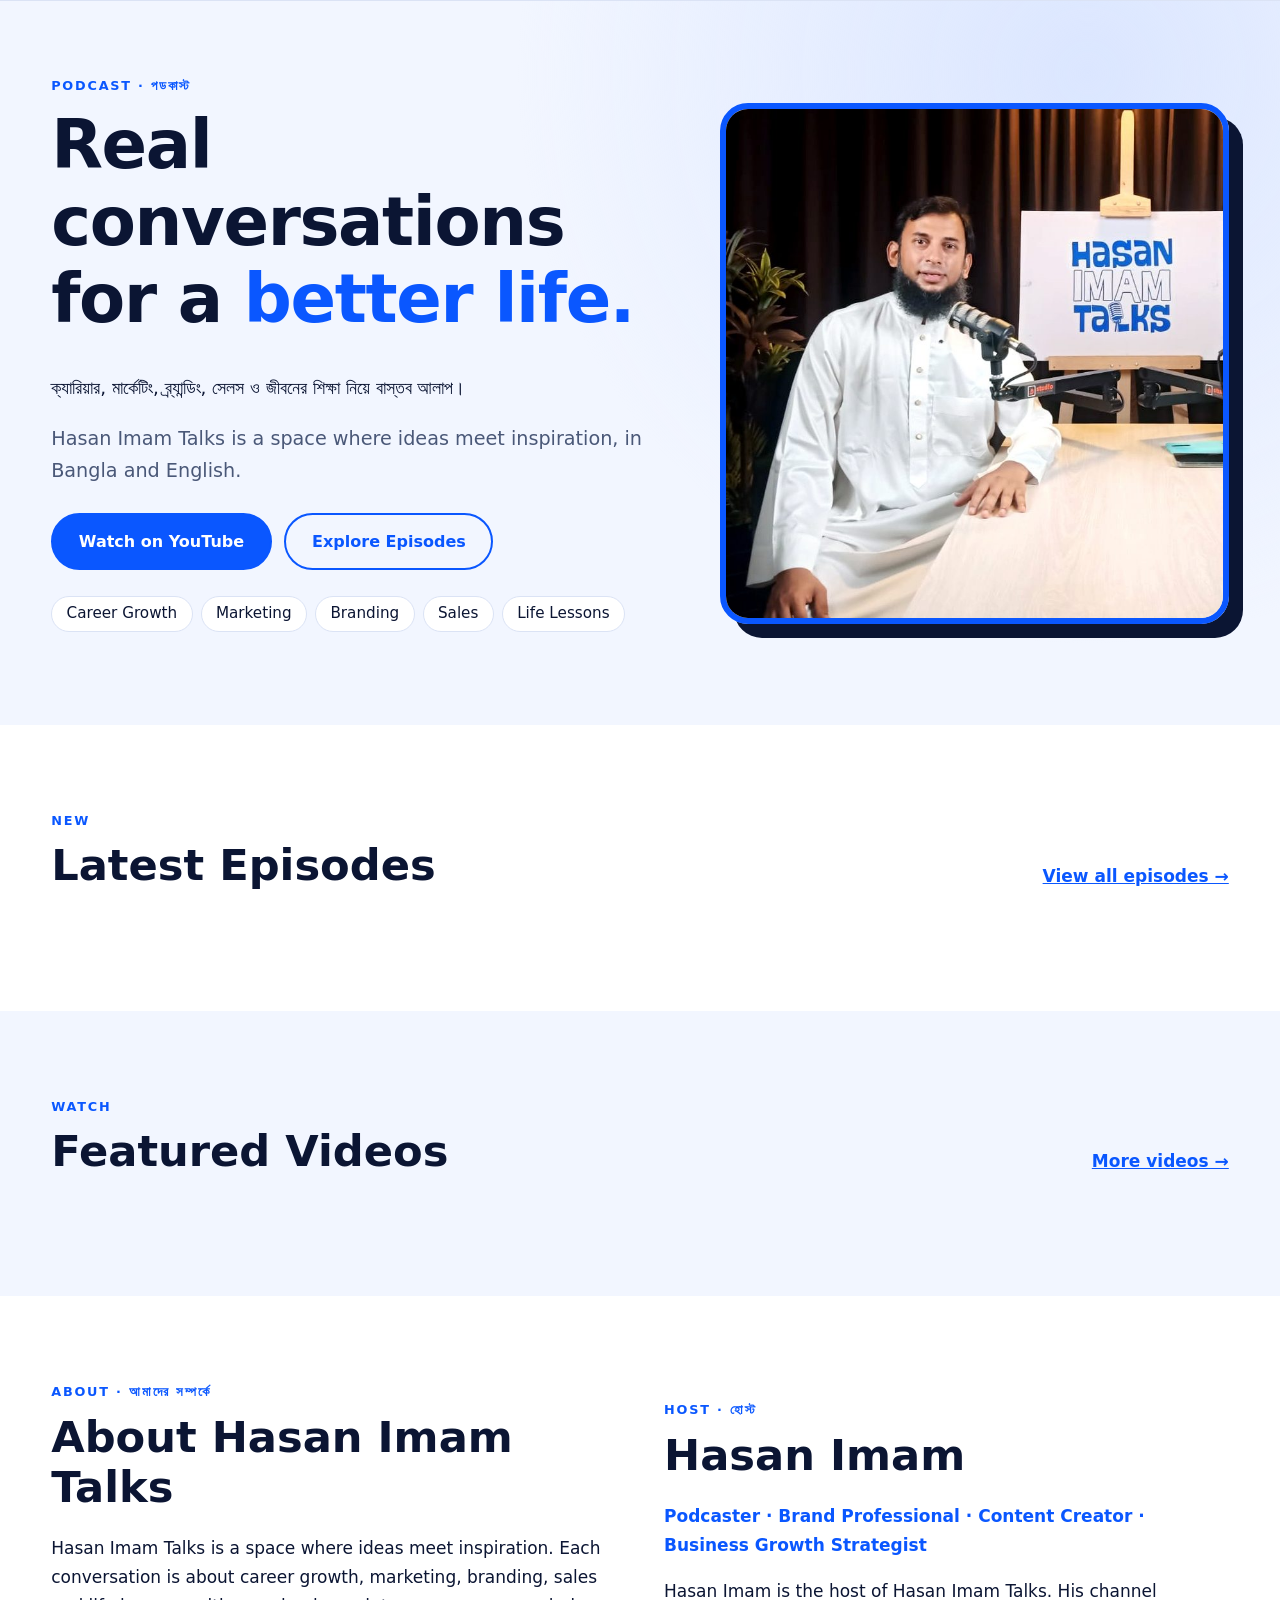
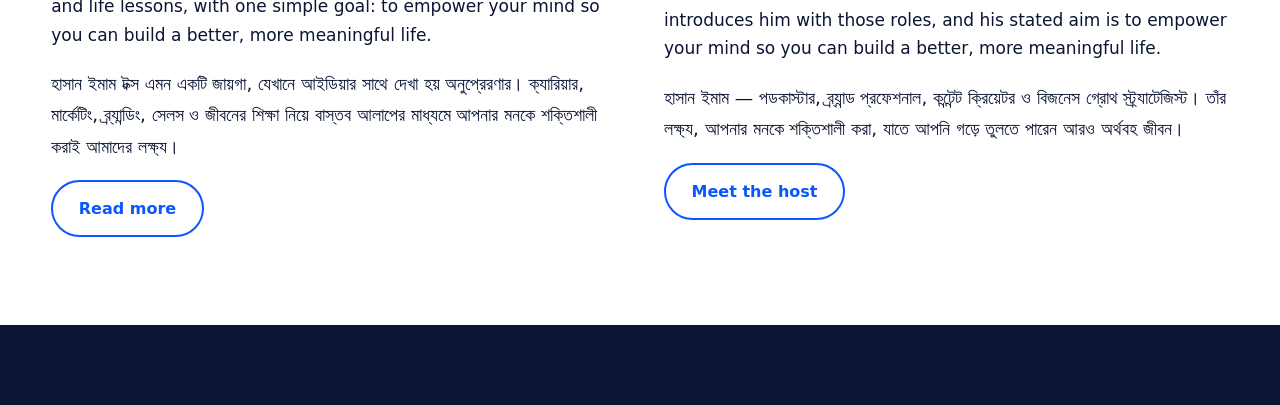
==== commit 103f7785: "Update index.html" ====
--- a/index.html
+++ b/index.html
@@ -28,4 +28,4 @@
 <p class="bn" lang="bn">হাসান ইমাম — পডকাস্টার, ব্র্যান্ড প্রফেশনাল, কন্টেন্ট ক্রিয়েটর ও বিজনেস গ্রোথ স্ট্র্যাটেজিস্ট। তাঁর লক্ষ্য, আপনার মনকে শক্তিশালী করা, যাতে আপনি গড়ে তুলতে পারেন আরও অর্থবহ জীবন।</p><a class="btn ghost" href="hosts.html">Meet the host</a></div></div></section></main>
 <footer id="site-footer"></footer>
 <noscript><p class="ns">Please enable JavaScript, or watch directly on <a href="https://www.youtube.com/@HasanImamTalks">YouTube</a>.</p></noscript>
-<script src="/data.js" defer></script><script src="/main.js" defer></script></body></html>
+<script src="/data.js" defer></script><script src="/main.js?v=2" defer></script></body></html>
